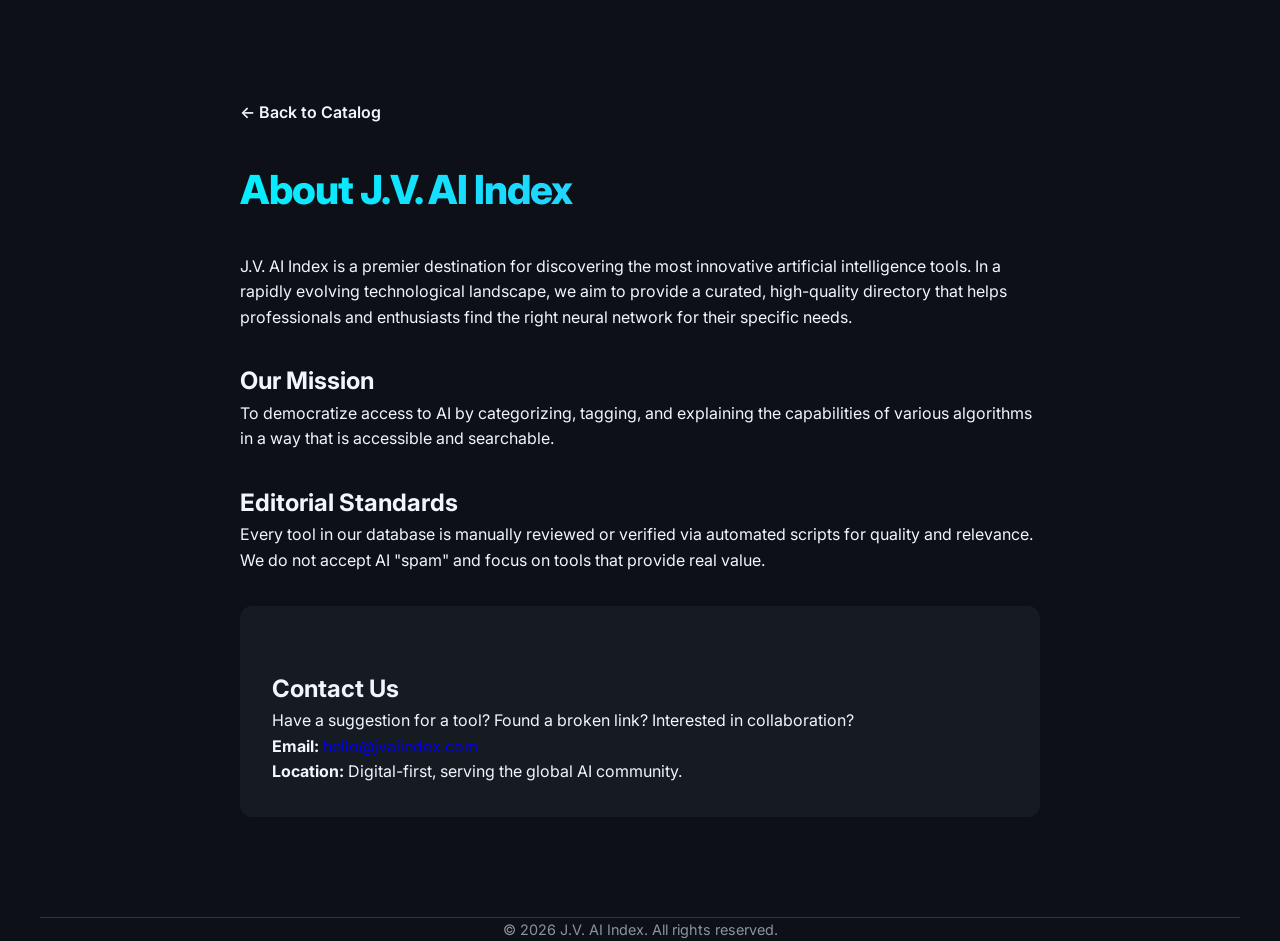
==== about.html @ 34e6eb87 "Add files via upload" ====
<!DOCTYPE html>
<html lang="en">

<head>
    <meta charset="UTF-8">
    <meta name="viewport" content="width=device-width, initial-scale=1.0">
    <title>About & Contact - J.V. AI Index</title>
    <link rel="stylesheet" href="styles.css">
    <link href="https://fonts.googleapis.com/css2?family=Inter:wght@400;600;800&display=swap" rel="stylesheet">
    <script src="i18n.js"></script>
    <style>
        .page-content {
            padding: 100px 0;
            max-width: 800px;
            margin: 0 auto;
            line-height: 1.6;
        }

        .page-content h1 {
            font-size: 2.5rem;
            margin-bottom: 2rem;
            background: linear-gradient(135deg, #00f2fe 0%, #4facfe 100%);
            -webkit-background-clip: text;
            background-clip: text;
            -webkit-text-fill-color: transparent;
        }

        .page-content h2 {
            margin-top: 2rem;
            color: var(--secondary);
        }

        .back-link {
            display: inline-block;
            margin-bottom: 2rem;
            color: var(--primary);
            text-decoration: none;
            font-weight: 600;
        }

        .back-link:hover {
            text-decoration: underline;
        }

        .contact-card {
            background: var(--card-bg);
            border: 1px solid var(--border);
            padding: 2rem;
            border-radius: 12px;
            backdrop-filter: blur(10px);
            margin-top: 2rem;
        }
    </style>
</head>

<body>
    <div class="container">
        <main class="page-content">
            <a href="index.html" class="back-link">← Back to Catalog</a>
            <h1>About J.V. AI Index</h1>
            <p>J.V. AI Index is a premier destination for discovering the most innovative artificial intelligence tools.
                In a rapidly evolving technological landscape, we aim to provide a curated, high-quality directory that
                helps professionals and enthusiasts find the right neural network for their specific needs.</p>

            <h2>Our Mission</h2>
            <p>To democratize access to AI by categorizing, tagging, and explaining the capabilities of various
                algorithms in a way that is accessible and searchable.</p>

            <h2>Editorial Standards</h2>
            <p>Every tool in our database is manually reviewed or verified via automated scripts for quality and
                relevance. We do not accept AI "spam" and focus on tools that provide real value.</p>

            <div class="contact-card">
                <h2>Contact Us</h2>
                <p>Have a suggestion for a tool? Found a broken link? Interested in collaboration?</p>
                <p><strong>Email:</strong> <a href="mailto:hello@jvaiindex.com">hello@jvaiindex.com</a></p>
                <p><strong>Location:</strong> Digital-first, serving the global AI community.</p>
            </div>
        </main>
    </div>
    <footer class="container">
        <p>© 2026 J.V. AI Index. All rights reserved.</p>
    </footer>
</body>

</html>
---- styles.css ----
:root {
    --bg-color: #0d1117;
    --card-bg: #161b22;
    --text-primary: #f0f6fc;
    --text-secondary: #8b949e;
    --accent: #58a6ff;
    --accent-hover: #3182ce;
    --gradient-start: #7928ca;
    --gradient-end: #ff0080;
}

* {
    margin: 0;
    padding: 0;
    box-sizing: border-box;
}

body {
    font-family: 'Inter', sans-serif;
    background-color: var(--bg-color);
    color: var(--text-primary);
    line-height: 1.6;
}

.container {
    max-width: 1200px;
    margin: 0 auto;
    padding: 0 20px;
}

.hero {
    text-align: center;
    padding: 80px 0 60px;
    background: radial-gradient(circle at top, rgba(121, 40, 202, 0.15) 0%, transparent 50%);
    position: relative;
}

/* Hero top row: title left/center + lang switcher right */
.hero-top {
    display: flex;
    align-items: center;
    justify-content: center;
    position: relative;
    margin-bottom: 0;
}

.hero-top h1 {
    margin-bottom: 0;
}

.lang-switcher {
    position: absolute;
    right: 0;
    top: 50%;
    transform: translateY(-50%);
}

h1 {
    font-size: 3.5rem;
    font-weight: 800;
    margin-bottom: 20px;
    letter-spacing: -1px;
}

.gradient-text {
    background: linear-gradient(to right, var(--gradient-start), var(--gradient-end));
    -webkit-background-clip: text;
    -webkit-text-fill-color: transparent;
}

.hero p {
    font-size: 1.25rem;
    color: var(--text-secondary);
    margin-bottom: 40px;
}

.search-box {
    max-width: 600px;
    margin: 0 auto;
}

.search-box input {
    width: 100%;
    padding: 18px 25px;
    font-size: 1.1rem;
    background-color: var(--card-bg);
    border: 1px solid #30363d;
    border-radius: 50px;
    color: var(--text-primary);
    outline: none;
    transition: all 0.3s ease;
}

.search-box input:focus {
    border-color: var(--accent);
    box-shadow: 0 0 0 3px rgba(88, 166, 255, 0.3);
}

.filters {
    display: flex;
    justify-content: center;
    gap: 15px;
    margin-bottom: 16px;
    flex-wrap: wrap;
    margin-top: 40px;
}

.filter-btn {
    background-color: var(--card-bg);
    color: var(--text-secondary);
    border: 1px solid #30363d;
    padding: 10px 20px;
    border-radius: 20px;
    cursor: pointer;
    font-size: 0.95rem;
    font-weight: 600;
    transition: all 0.2s;
}

.filter-btn:hover {
    color: var(--text-primary);
    border-color: var(--text-secondary);
}

.filter-btn.active {
    background-color: var(--accent);
    color: #fff;
    border-color: var(--accent);
}

/* Tag Filters */
.tag-filters {
    display: flex;
    justify-content: center;
    align-items: center;
    gap: 10px;
    margin-bottom: 28px;
    flex-wrap: wrap;
}

.tag-filter-label {
    font-size: 0.85rem;
    color: var(--text-secondary);
    font-weight: 600;
    text-transform: uppercase;
    letter-spacing: 0.5px;
}

.tag-filter-btn {
    background: transparent;
    color: var(--text-secondary);
    border: 1px solid #30363d;
    padding: 6px 14px;
    border-radius: 20px;
    cursor: pointer;
    font-size: 0.82rem;
    font-weight: 600;
    font-family: 'Inter', sans-serif;
    transition: all 0.2s;
}

.tag-filter-btn:hover {
    color: var(--text-primary);
    border-color: var(--accent);
}

.tag-filter-btn.active {
    background: rgba(88, 166, 255, 0.15);
    color: var(--accent);
    border-color: var(--accent);
}

/* Toolbar: counter + sort */
.toolbar {
    display: flex;
    justify-content: space-between;
    align-items: center;
    margin-bottom: 28px;
}

.tools-count {
    font-size: 0.9rem;
    color: var(--text-secondary);
}

.tools-count strong {
    color: var(--text-primary);
}

.sort-select {
    background-color: var(--card-bg);
    color: var(--text-secondary);
    border: 1px solid #30363d;
    padding: 8px 14px;
    border-radius: 10px;
    font-size: 0.88rem;
    font-family: 'Inter', sans-serif;
    cursor: pointer;
    outline: none;
    transition: border-color 0.2s;
}

.sort-select:hover,
.sort-select:focus {
    border-color: var(--accent);
    color: var(--text-primary);
}

.tools-grid {
    display: grid;
    grid-template-columns: repeat(auto-fill, minmax(300px, 1fr));
    gap: 30px;
    margin-bottom: 80px;
}

/* Card entrance animation */
@keyframes cardIn {
    from {
        opacity: 0;
        transform: translateY(20px);
    }

    to {
        opacity: 1;
        transform: translateY(0);
    }
}

.card {
    background-color: var(--card-bg);
    border: 1px solid #30363d;
    border-radius: 16px;
    padding: 25px;
    transition: transform 0.3s ease, box-shadow 0.3s ease;
    display: flex;
    flex-direction: column;
    position: relative;
    animation: cardIn 0.4s ease both;
    animation-delay: calc(var(--i, 0) * 50ms);
}

.card:hover {
    transform: translateY(-5px);
    box-shadow: 0 10px 30px rgba(0, 0, 0, 0.5);
    border-color: #484f58;
}

.card-header {
    display: flex;
    justify-content: space-between;
    align-items: center;
    margin-bottom: 15px;
}

.card h3 {
    font-size: 1.4rem;
    color: var(--text-primary);
}

.tags-container {
    display: flex;
    flex-wrap: wrap;
    gap: 6px;
    justify-content: flex-end;
}

.category-tag {
    font-size: 0.70rem;
    text-transform: uppercase;
    background: rgba(88, 166, 255, 0.1);
    color: var(--accent);
    padding: 4px 8px;
    border-radius: 6px;
    font-weight: 700;
    letter-spacing: 0.5px;
}

/* Tag colors */
.tag-top10 {
    background: rgba(255, 123, 114, 0.15);
    color: #ff7b72;
    border: 1px solid rgba(255, 123, 114, 0.3);
}

.tag-top20 {
    background: rgba(210, 168, 255, 0.15);
    color: #d2a8ff;
    border: 1px solid rgba(210, 168, 255, 0.3);
}

.tag-free,
.tag- {
    background: rgba(86, 211, 100, 0.15);
    color: #56d364;
    border: 1px solid rgba(86, 211, 100, 0.3);
}

.tag-opensource {
    background: rgba(255, 166, 77, 0.15);
    color: #ffa64d;
    border: 1px solid rgba(255, 166, 77, 0.3);
}

.tag-api {
    background: rgba(88, 166, 255, 0.15);
    color: var(--accent);
    border: 1px solid rgba(88, 166, 255, 0.3);
}

.card p {
    color: var(--text-secondary);
    font-size: 0.95rem;
    flex-grow: 1;
    margin-bottom: 20px;
}

.card-actions {
    display: flex;
    gap: 10px;
    align-items: center;
}

.card-link {
    display: inline-block;
    flex: 1;
    text-align: center;
    padding: 12px 0;
    background-color: #21262d;
    color: var(--text-primary);
    text-decoration: none;
    border-radius: 8px;
    font-weight: 600;
    transition: background-color 0.2s;
}

.card-link:hover {
    background-color: var(--accent);
}

/* Copy button */
.copy-btn {
    background: #21262d;
    border: none;
    border-radius: 8px;
    color: var(--text-secondary);
    cursor: pointer;
    padding: 12px 14px;
    font-size: 1rem;
    line-height: 1;
    transition: all 0.2s;
    position: relative;
}

.copy-btn:hover {
    background: #30363d;
    color: var(--text-primary);
}

.copy-btn .tooltip {
    position: absolute;
    bottom: calc(100% + 6px);
    left: 50%;
    transform: translateX(-50%);
    background: #56d364;
    color: #000;
    font-size: 0.75rem;
    font-weight: 700;
    padding: 4px 8px;
    border-radius: 6px;
    white-space: nowrap;
    pointer-events: none;
    opacity: 0;
    transition: opacity 0.2s;
}

.copy-btn.copied .tooltip {
    opacity: 1;
}

.copy-btn.copied {
    background: rgba(86, 211, 100, 0.15);
    color: #56d364;
}

.seo-cfooter {
    padding: 60px 0 40px;
    text-align: center;
    border-top: 1px solid var(--border);
    margin-top: 80px;
}

.footer-links {
    margin-bottom: 20px;
    font-size: 0.9rem;
    color: var(--text-muted);
}

.footer-links a {
    color: var(--text-muted);
    text-decoration: none;
    margin: 0 5px;
}

.footer-links a:hover {
    color: var(--primary);
}

.seo-content {
    padding: 40px 20px;
    margin-top: 40px;
    background-color: var(--card-bg);
    border-radius: 16px;
    border: 1px solid #30363d;
    margin-bottom: 60px;
}

.seo-content h2,
.seo-content h3 {
    color: var(--text-primary);
    margin-bottom: 15px;
    margin-top: 25px;
}

.seo-content h2:first-child {
    margin-top: 0;
}

.seo-content p {
    color: var(--text-secondary);
    margin-bottom: 15px;
    line-height: 1.8;
}

footer {
    text-align: center;
    padding: 40px 0;
    border-top: 1px solid #30363d;
    color: var(--text-secondary);
    font-size: 0.9rem;
}

/* ========================
   Language Switcher
   ======================== */
.lang-toggle-btn {
    background: var(--card-bg);
    border: 1px solid #30363d;
    color: var(--text-primary);
    padding: 8px 14px;
    border-radius: 20px;
    cursor: pointer;
    font-family: 'Inter', sans-serif;
    font-size: 0.88rem;
    font-weight: 600;
    transition: all 0.2s ease;
    white-space: nowrap;
    display: flex;
    align-items: center;
    gap: 6px;
}

.lang-toggle-btn:hover {
    border-color: var(--accent);
    color: var(--accent);
}

.lang-dropdown {
    position: absolute;
    top: calc(100% + 8px);
    right: 0;
    background: #1c2128;
    border: 1px solid #30363d;
    border-radius: 12px;
    padding: 6px;
    min-width: 160px;
    box-shadow: 0 16px 40px rgba(0, 0, 0, 0.6);
    z-index: 1000;
    opacity: 0;
    transform: translateY(-8px) scale(0.97);
    pointer-events: none;
    transition: opacity 0.18s ease, transform 0.18s ease;
}

.lang-dropdown.open {
    opacity: 1;
    transform: translateY(0) scale(1);
    pointer-events: all;
}

.lang-option {
    display: flex;
    align-items: center;
    gap: 10px;
    width: 100%;
    background: transparent;
    border: none;
    color: var(--text-secondary);
    padding: 9px 12px;
    border-radius: 8px;
    cursor: pointer;
    font-family: 'Inter', sans-serif;
    font-size: 0.88rem;
    font-weight: 500;
    text-align: left;
    transition: background 0.15s, color 0.15s;
}

.lang-option:hover {
    background: #21262d;
    color: var(--text-primary);
}

.lang-option.active {
    background: rgba(88, 166, 255, 0.12);
    color: var(--accent);
    font-weight: 600;
}

.lang-flag {
    font-size: 1.1rem;
    line-height: 1;
}

.lang-label {
    flex: 1;
}

/* Mobile: lang switcher full-width dropdown */
@media (max-width: 600px) {
    .hero-top {
        flex-direction: column;
        gap: 16px;
    }

    .lang-switcher {
        position: static;
        transform: none;
    }

    .lang-dropdown {
        right: auto;
        left: 50%;
        transform: translateX(-50%) translateY(-8px) scale(0.97);
    }

    .lang-dropdown.open {
        transform: translateX(-50%) translateY(0) scale(1);
    }

    h1 {
        font-size: 2.5rem;
    }
}
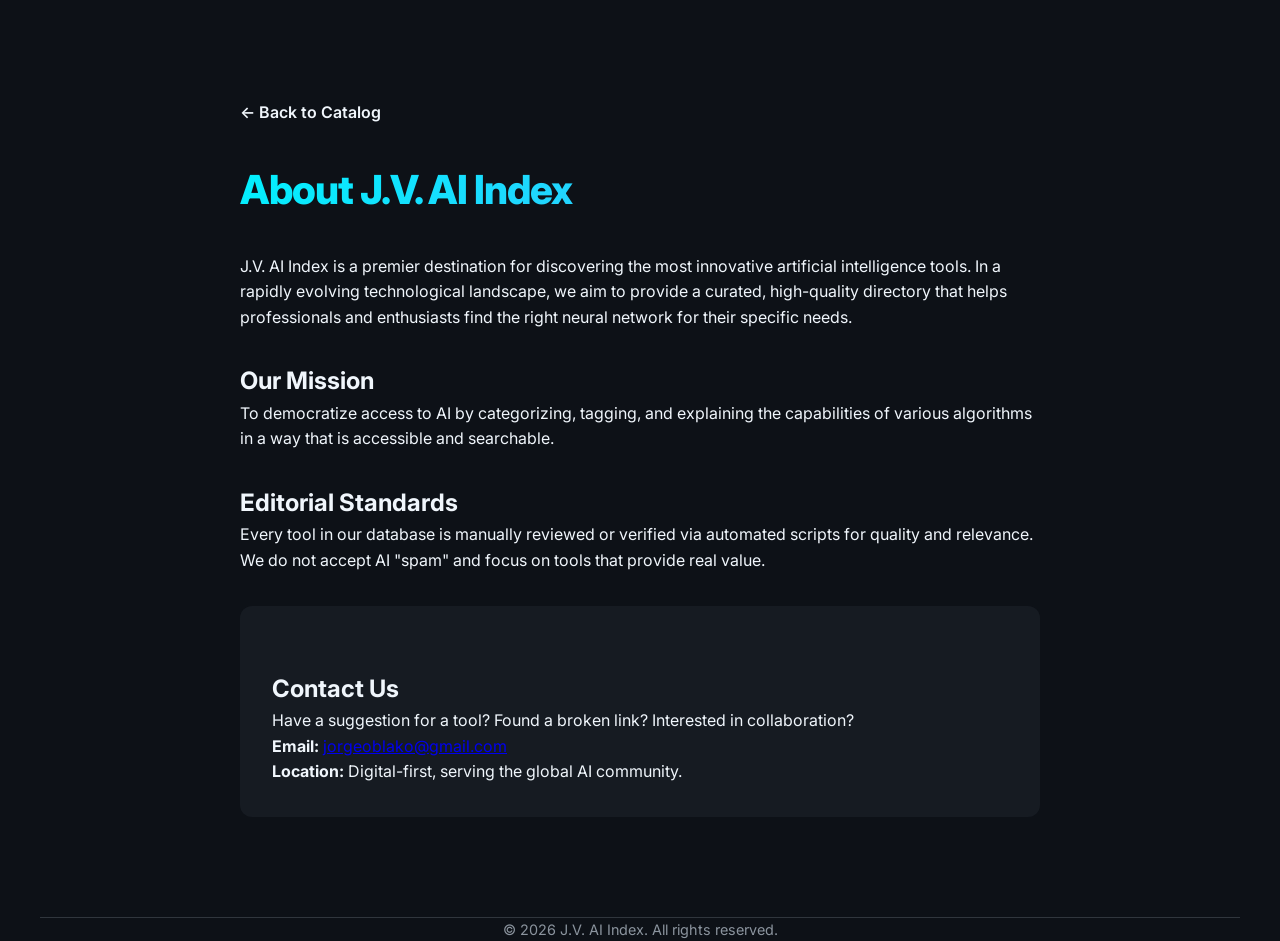
==== commit 03b8373d: "Add files via upload" ====
--- a/about.html
+++ b/about.html
@@ -73,7 +73,7 @@
             <div class="contact-card">
                 <h2>Contact Us</h2>
                 <p>Have a suggestion for a tool? Found a broken link? Interested in collaboration?</p>
-                <p><strong>Email:</strong> <a href="mailto:hello@jvaiindex.com">hello@jvaiindex.com</a></p>
+                <p><strong>Email:</strong> <a href="mailto:jorgeoblako@gmail.com">jorgeoblako@gmail.com</a></p>
                 <p><strong>Location:</strong> Digital-first, serving the global AI community.</p>
             </div>
         </main>
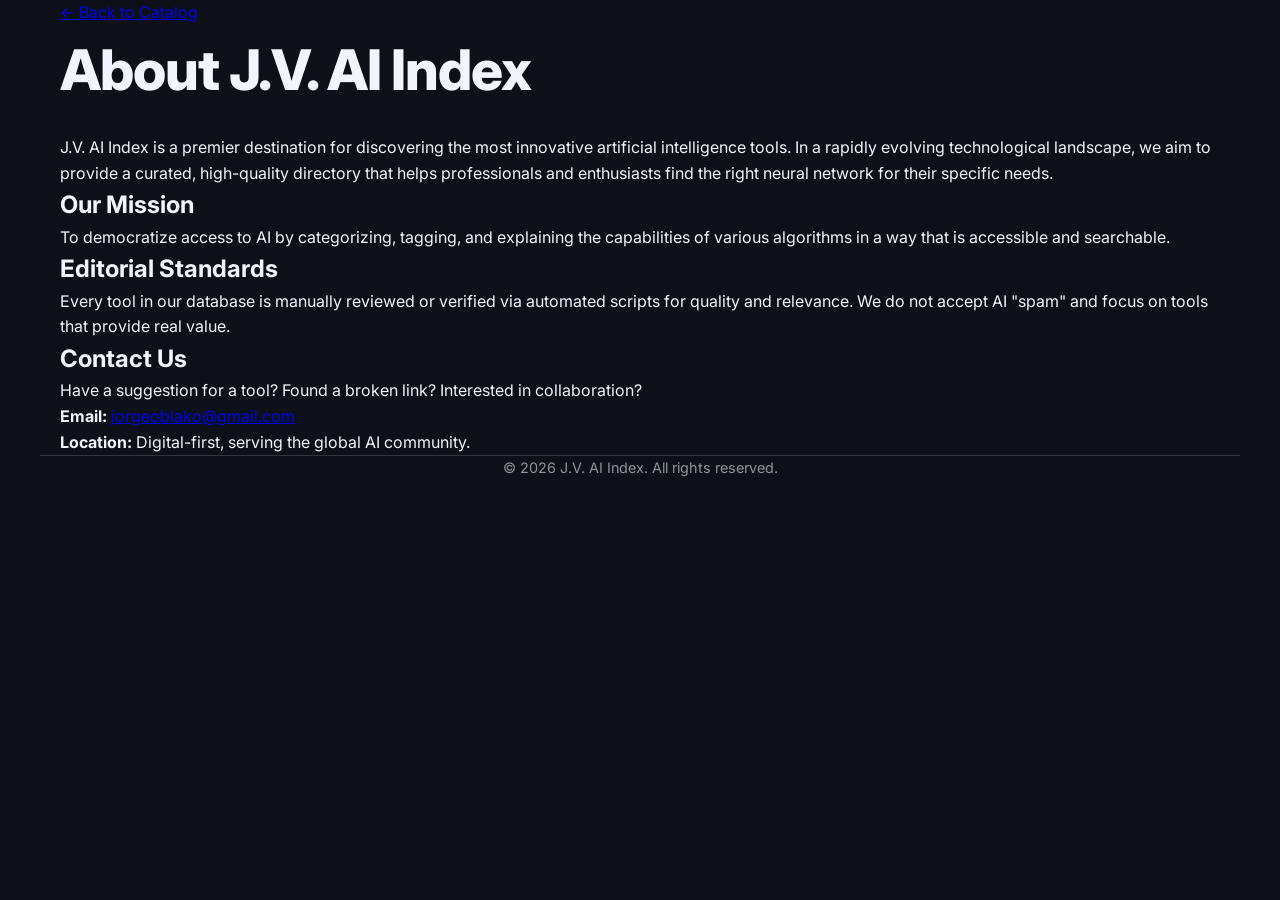
==== commit af3f05a5: "Add files via upload" ====
--- a/about.html
+++ b/about.html
@@ -8,49 +8,15 @@
     <link rel="stylesheet" href="styles.css">
     <link href="https://fonts.googleapis.com/css2?family=Inter:wght@400;600;800&display=swap" rel="stylesheet">
     <script src="i18n.js"></script>
-    <style>
-        .page-content {
-            padding: 100px 0;
-            max-width: 800px;
-            margin: 0 auto;
-            line-height: 1.6;
-        }
+    <!-- Google tag (gtag.js) -->
+    <script async src="https://www.googletagmanager.com/gtag/js?id=G-HZV6G2Z9KQ"></script>
+    <script>
+      window.dataLayer = window.dataLayer || [];
+      function gtag(){dataLayer.push(arguments);}
+      gtag('js', new Date());
 
-        .page-content h1 {
-            font-size: 2.5rem;
-            margin-bottom: 2rem;
-            background: linear-gradient(135deg, #00f2fe 0%, #4facfe 100%);
-            -webkit-background-clip: text;
-            background-clip: text;
-            -webkit-text-fill-color: transparent;
-        }
-
-        .page-content h2 {
-            margin-top: 2rem;
-            color: var(--secondary);
-        }
-
-        .back-link {
-            display: inline-block;
-            margin-bottom: 2rem;
-            color: var(--primary);
-            text-decoration: none;
-            font-weight: 600;
-        }
-
-        .back-link:hover {
-            text-decoration: underline;
-        }
-
-        .contact-card {
-            background: var(--card-bg);
-            border: 1px solid var(--border);
-            padding: 2rem;
-            border-radius: 12px;
-            backdrop-filter: blur(10px);
-            margin-top: 2rem;
-        }
-    </style>
+      gtag('config', 'G-HZV6G2Z9KQ');
+    </script>
 </head>
 
 <body>
--- a/styles.css
+++ b/styles.css
@@ -7,6 +7,9 @@
     --accent-hover: #3182ce;
     --gradient-start: #7928ca;
     --gradient-end: #ff0080;
+    --border: #30363d;
+    --primary: var(--accent);
+    --text-muted: var(--text-secondary);
 }
 
 * {
@@ -65,6 +68,7 @@
 .gradient-text {
     background: linear-gradient(to right, var(--gradient-start), var(--gradient-end));
     -webkit-background-clip: text;
+    background-clip: text;
     -webkit-text-fill-color: transparent;
 }
 
@@ -211,6 +215,7 @@
     grid-template-columns: repeat(auto-fill, minmax(300px, 1fr));
     gap: 30px;
     margin-bottom: 80px;
+    margin-top: 40px;
 }
 
 /* Card entrance animation */
@@ -382,7 +387,81 @@
     color: #56d364;
 }
 
-.seo-cfooter {
+
+/* AI Insights Section */
+.ai-insights {
+    margin-top: 60px;
+    margin-bottom: 80px;
+    padding-bottom: 1px;
+}
+
+.section-title {
+    text-align: center;
+    margin-bottom: 40px;
+    font-size: 2.2rem;
+}
+
+.insights-grid {
+    display: grid;
+    grid-template-columns: repeat(auto-fit, minmax(300px, 1fr));
+    gap: 30px;
+}
+
+.insight-card {
+    background: var(--card-bg);
+    border: 1px solid var(--border);
+    padding: 2rem;
+    border-radius: 16px;
+    backdrop-filter: blur(12px);
+    transition: transform 0.3s ease, border-color 0.3s ease;
+    display: flex;
+    flex-direction: column;
+}
+
+.insight-card:hover {
+    transform: translateY(-5px);
+    border-color: var(--primary);
+}
+
+.insight-tag {
+    display: inline-block;
+    padding: 4px 12px;
+    background: rgba(0, 242, 254, 0.1);
+    color: var(--primary);
+    border-radius: 20px;
+    font-size: 0.8rem;
+    font-weight: 600;
+    margin-bottom: 1rem;
+    align-self: flex-start;
+}
+
+.insight-card h3 {
+    font-size: 1.4rem;
+    margin-bottom: 1rem;
+    line-height: 1.3;
+}
+
+.insight-card p {
+    color: var(--text-muted);
+    font-size: 0.95rem;
+    margin-bottom: 1.5rem;
+    flex-grow: 1;
+}
+
+.read-more {
+    color: var(--primary);
+    text-decoration: none;
+    font-weight: 600;
+    font-size: 0.9rem;
+    display: flex;
+    align-items: center;
+}
+
+.read-more:hover {
+    gap: 10px;
+}
+
+footer {
     padding: 60px 0 40px;
     text-align: center;
     border-top: 1px solid var(--border);
